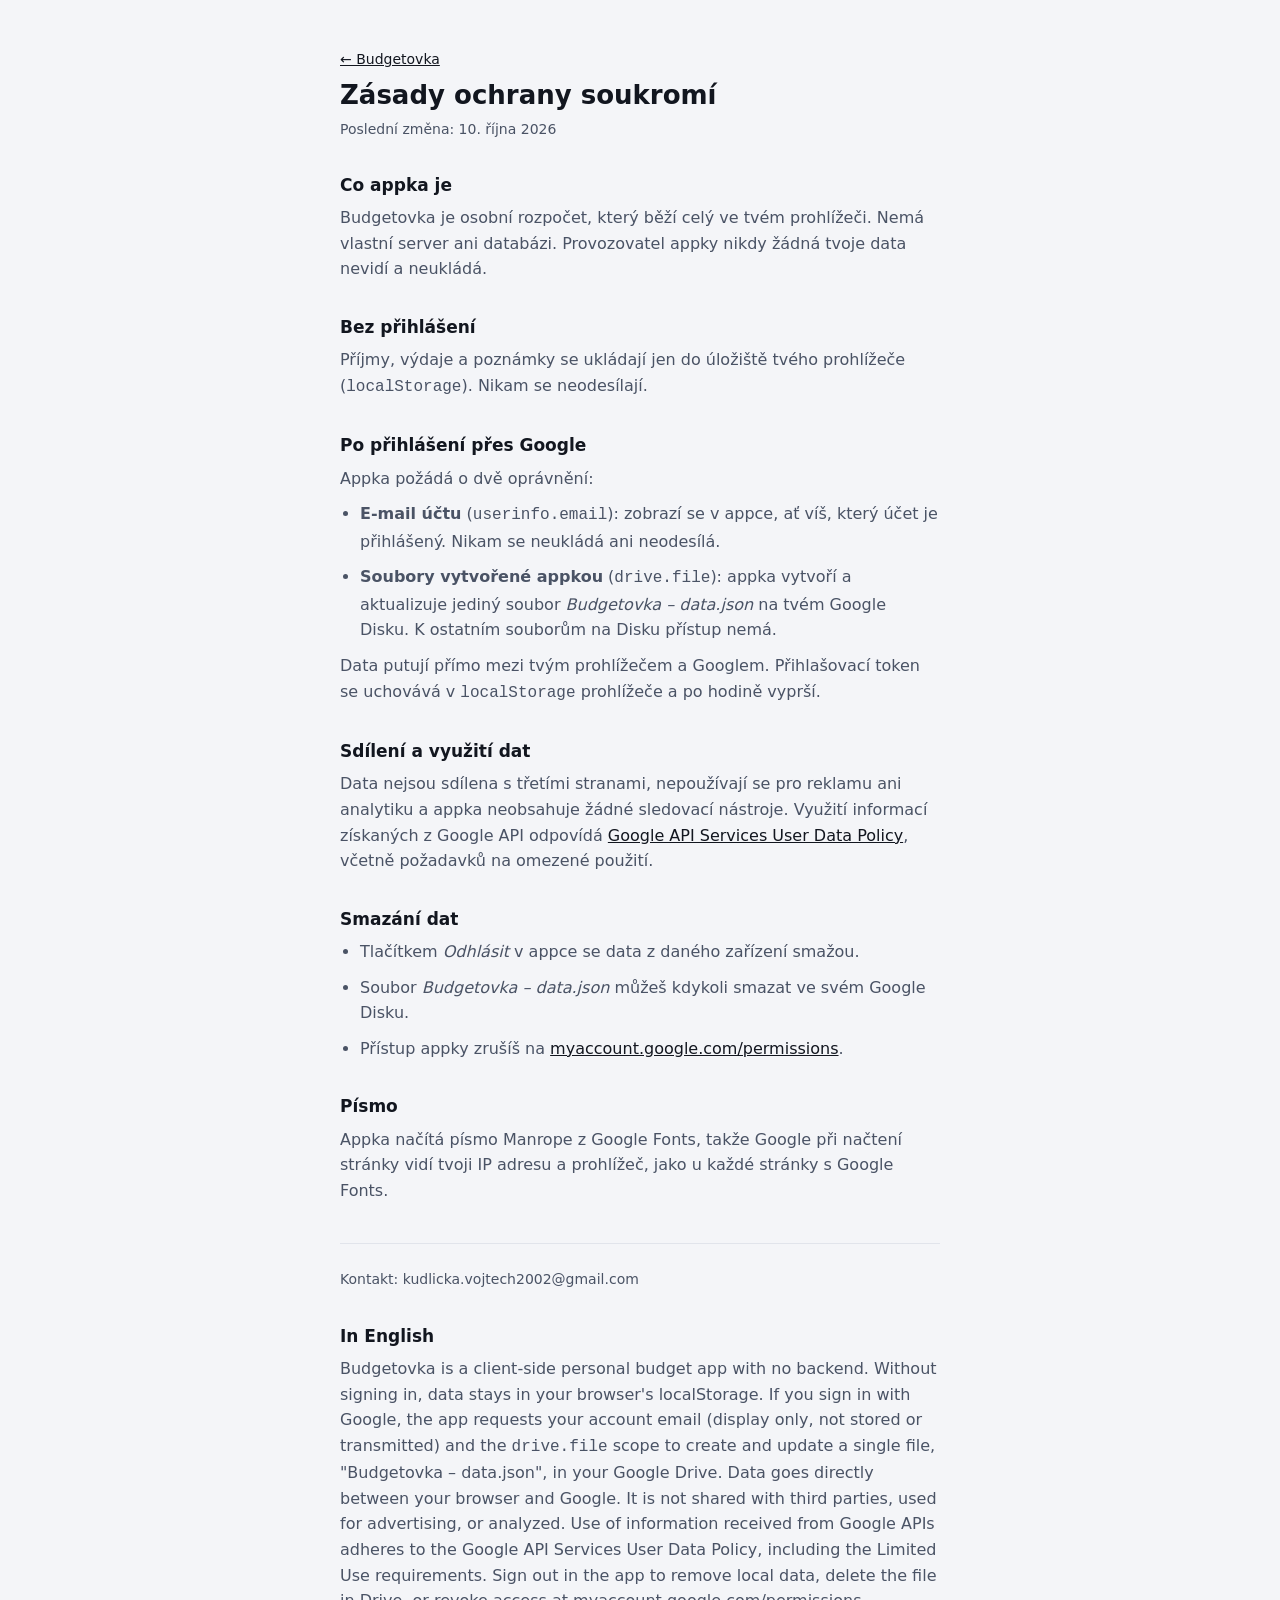
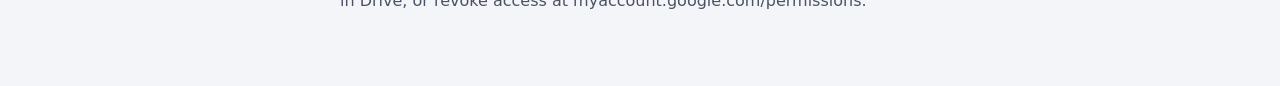
==== privacy.html @ 1ed7f166 "Zásady ochrany soukromí (vyžaduje je Google pro publikaci přihlášení) Co-Authored-By: Claude Sonnet " ====
<!doctype html>
<html lang="cs">
<head>
<meta charset="utf-8">
<meta name="viewport" content="width=device-width, initial-scale=1">
<title>Budgetovka: zásady ochrany soukromí</title>
<meta name="robots" content="noindex">
<style>
  :root { color-scheme: light dark; --bg:#F4F5F8; --ink:#12161F; --ink-2:#4A5365; --line:#E1E4EB; }
  @media (prefers-color-scheme: dark) { :root { --bg:#0C0F15; --ink:#EEF0F5; --ink-2:#B5BCC9; --line:#232A36; } }
  * { box-sizing: border-box; }
  body { margin: 0; background: var(--bg); color: var(--ink); font: 16px/1.6 system-ui, -apple-system, "Segoe UI", sans-serif; }
  main { max-width: 640px; margin: 0 auto; padding: 48px 20px 72px; }
  h1 { font-size: 26px; line-height: 1.2; margin: 0 0 6px; }
  h2 { font-size: 17px; margin: 32px 0 6px; }
  p, li { color: var(--ink-2); margin: 0 0 10px; }
  ul { padding-left: 20px; margin: 0 0 10px; }
  a { color: var(--ink); }
  hr { border: 0; border-top: 1px solid var(--line); margin: 40px 0 24px; }
  .meta { color: var(--ink-2); font-size: 14px; }
</style>
</head>
<body>
<main>
  <p class="meta"><a href="./">← Budgetovka</a></p>
  <h1>Zásady ochrany soukromí</h1>
  <p class="meta">Poslední změna: 10. října 2026</p>

  <h2>Co appka je</h2>
  <p>Budgetovka je osobní rozpočet, který běží celý ve tvém prohlížeči. Nemá vlastní server ani databázi. Provozovatel appky nikdy žádná tvoje data nevidí a neukládá.</p>

  <h2>Bez přihlášení</h2>
  <p>Příjmy, výdaje a poznámky se ukládají jen do úložiště tvého prohlížeče (<code>localStorage</code>). Nikam se neodesílají.</p>

  <h2>Po přihlášení přes Google</h2>
  <p>Appka požádá o dvě oprávnění:</p>
  <ul>
    <li><strong>E-mail účtu</strong> (<code>userinfo.email</code>): zobrazí se v appce, ať víš, který účet je přihlášený. Nikam se neukládá ani neodesílá.</li>
    <li><strong>Soubory vytvořené appkou</strong> (<code>drive.file</code>): appka vytvoří a aktualizuje jediný soubor <em>Budgetovka – data.json</em> na tvém Google Disku. K ostatním souborům na Disku přístup nemá.</li>
  </ul>
  <p>Data putují přímo mezi tvým prohlížečem a Googlem. Přihlašovací token se uchovává v <code>localStorage</code> prohlížeče a po hodině vyprší.</p>

  <h2>Sdílení a využití dat</h2>
  <p>Data nejsou sdílena s třetími stranami, nepoužívají se pro reklamu ani analytiku a appka neobsahuje žádné sledovací nástroje. Využití informací získaných z Google API odpovídá <a href="https://developers.google.com/terms/api-services-user-data-policy">Google API Services User Data Policy</a>, včetně požadavků na omezené použití.</p>

  <h2>Smazání dat</h2>
  <ul>
    <li>Tlačítkem <em>Odhlásit</em> v appce se data z daného zařízení smažou.</li>
    <li>Soubor <em>Budgetovka – data.json</em> můžeš kdykoli smazat ve svém Google Disku.</li>
    <li>Přístup appky zrušíš na <a href="https://myaccount.google.com/permissions">myaccount.google.com/permissions</a>.</li>
  </ul>

  <h2>Písmo</h2>
  <p>Appka načítá písmo Manrope z Google Fonts, takže Google při načtení stránky vidí tvoji IP adresu a prohlížeč, jako u každé stránky s Google Fonts.</p>

  <hr>
  <p class="meta">Kontakt: kudlicka.vojtech2002@gmail.com</p>

  <h2 lang="en">In English</h2>
  <p lang="en">Budgetovka is a client-side personal budget app with no backend. Without signing in, data stays in your browser's localStorage. If you sign in with Google, the app requests your account email (display only, not stored or transmitted) and the <code>drive.file</code> scope to create and update a single file, "Budgetovka – data.json", in your Google Drive. Data goes directly between your browser and Google. It is not shared with third parties, used for advertising, or analyzed. Use of information received from Google APIs adheres to the Google API Services User Data Policy, including the Limited Use requirements. Sign out in the app to remove local data, delete the file in Drive, or revoke access at myaccount.google.com/permissions.</p>
</main>
</body>
</html>
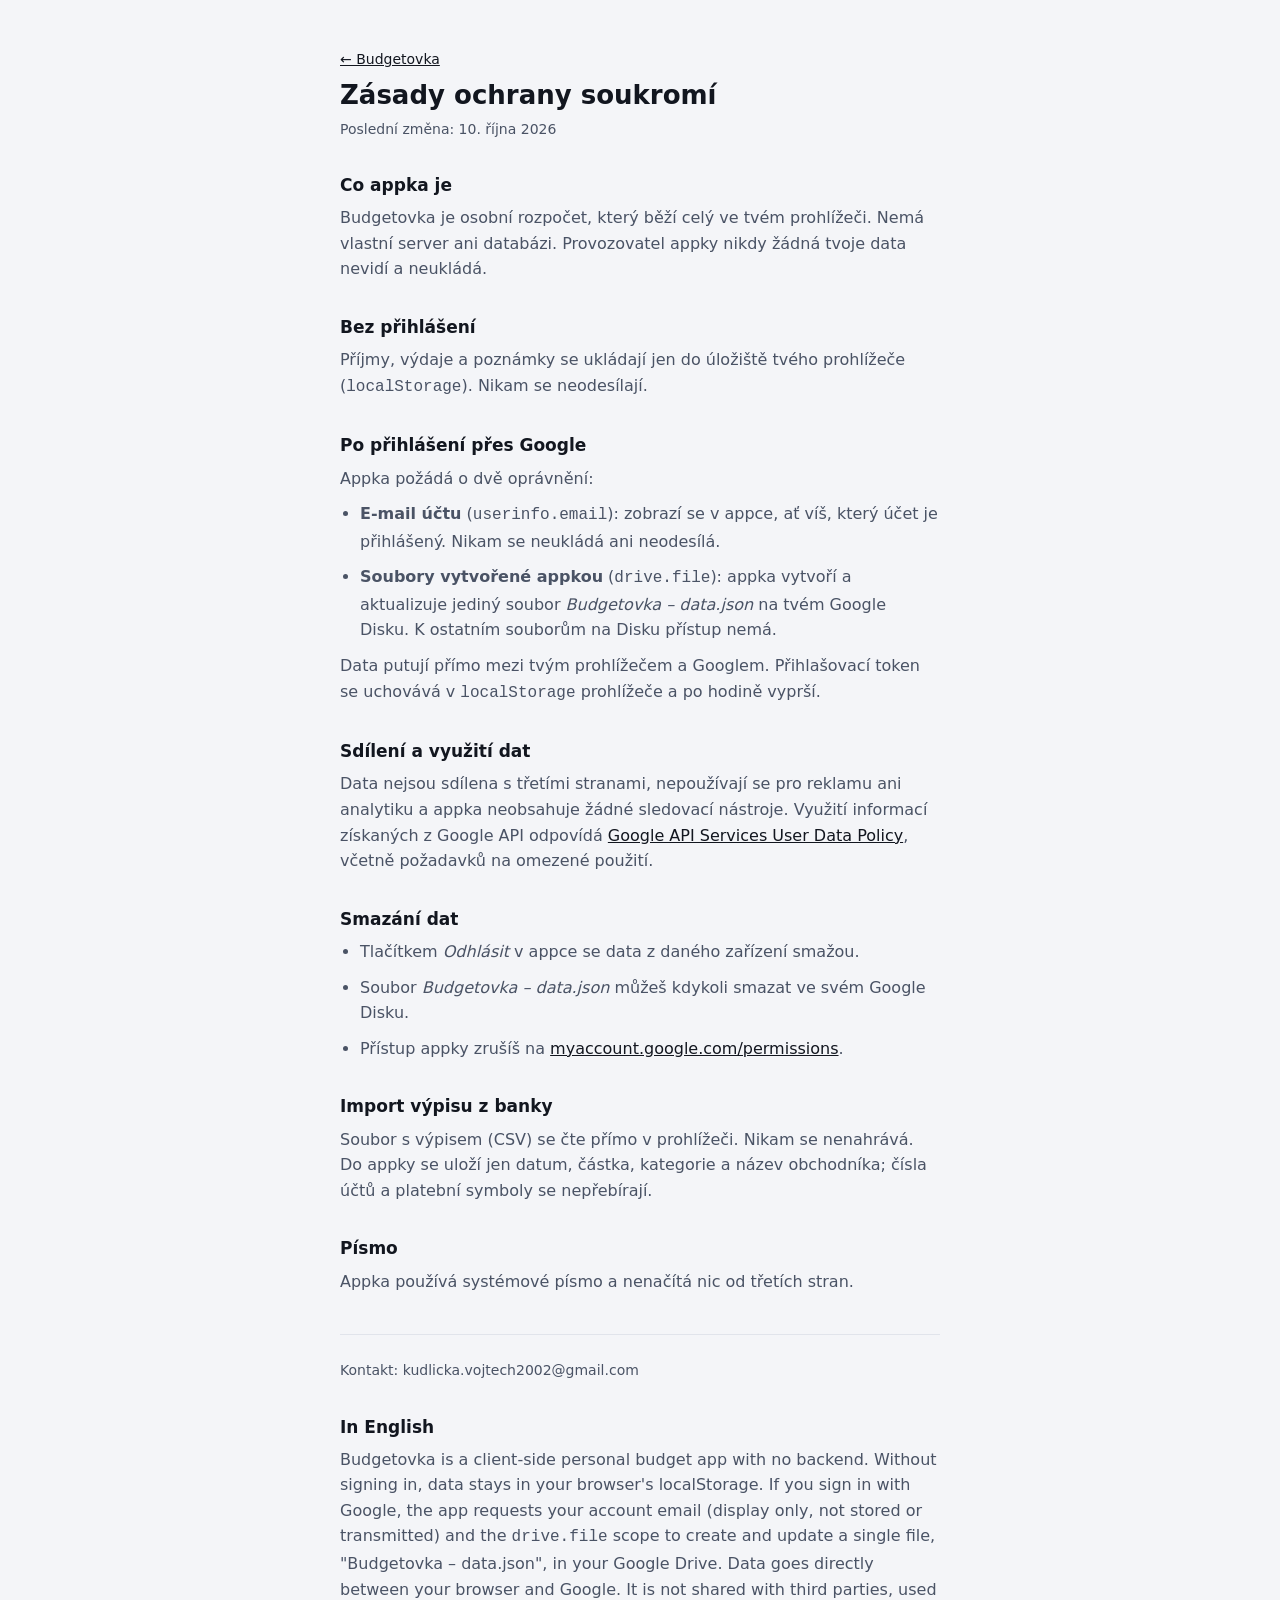
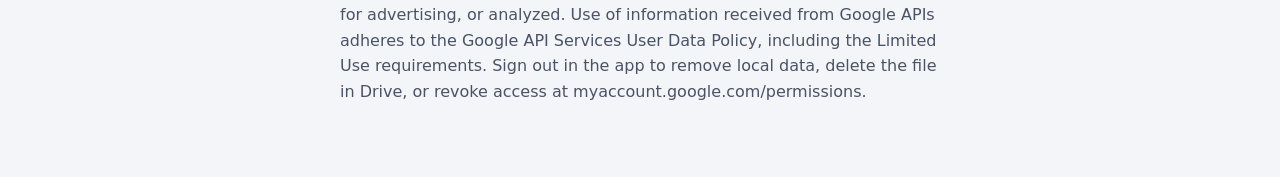
==== commit 64f42f94: "Budgetovka v2: pět záložek, import výpisu, pravidla, limity, pravidelné platby - nové záložky Přehle" ====
--- a/privacy.html
+++ b/privacy.html
@@ -50,8 +50,11 @@
     <li>Přístup appky zrušíš na <a href="https://myaccount.google.com/permissions">myaccount.google.com/permissions</a>.</li>
   </ul>
 
+  <h2>Import výpisu z banky</h2>
+  <p>Soubor s výpisem (CSV) se čte přímo v prohlížeči. Nikam se nenahrává. Do appky se uloží jen datum, částka, kategorie a název obchodníka; čísla účtů a platební symboly se nepřebírají.</p>
+
   <h2>Písmo</h2>
-  <p>Appka načítá písmo Manrope z Google Fonts, takže Google při načtení stránky vidí tvoji IP adresu a prohlížeč, jako u každé stránky s Google Fonts.</p>
+  <p>Appka používá systémové písmo a nenačítá nic od třetích stran.</p>
 
   <hr>
   <p class="meta">Kontakt: kudlicka.vojtech2002@gmail.com</p>
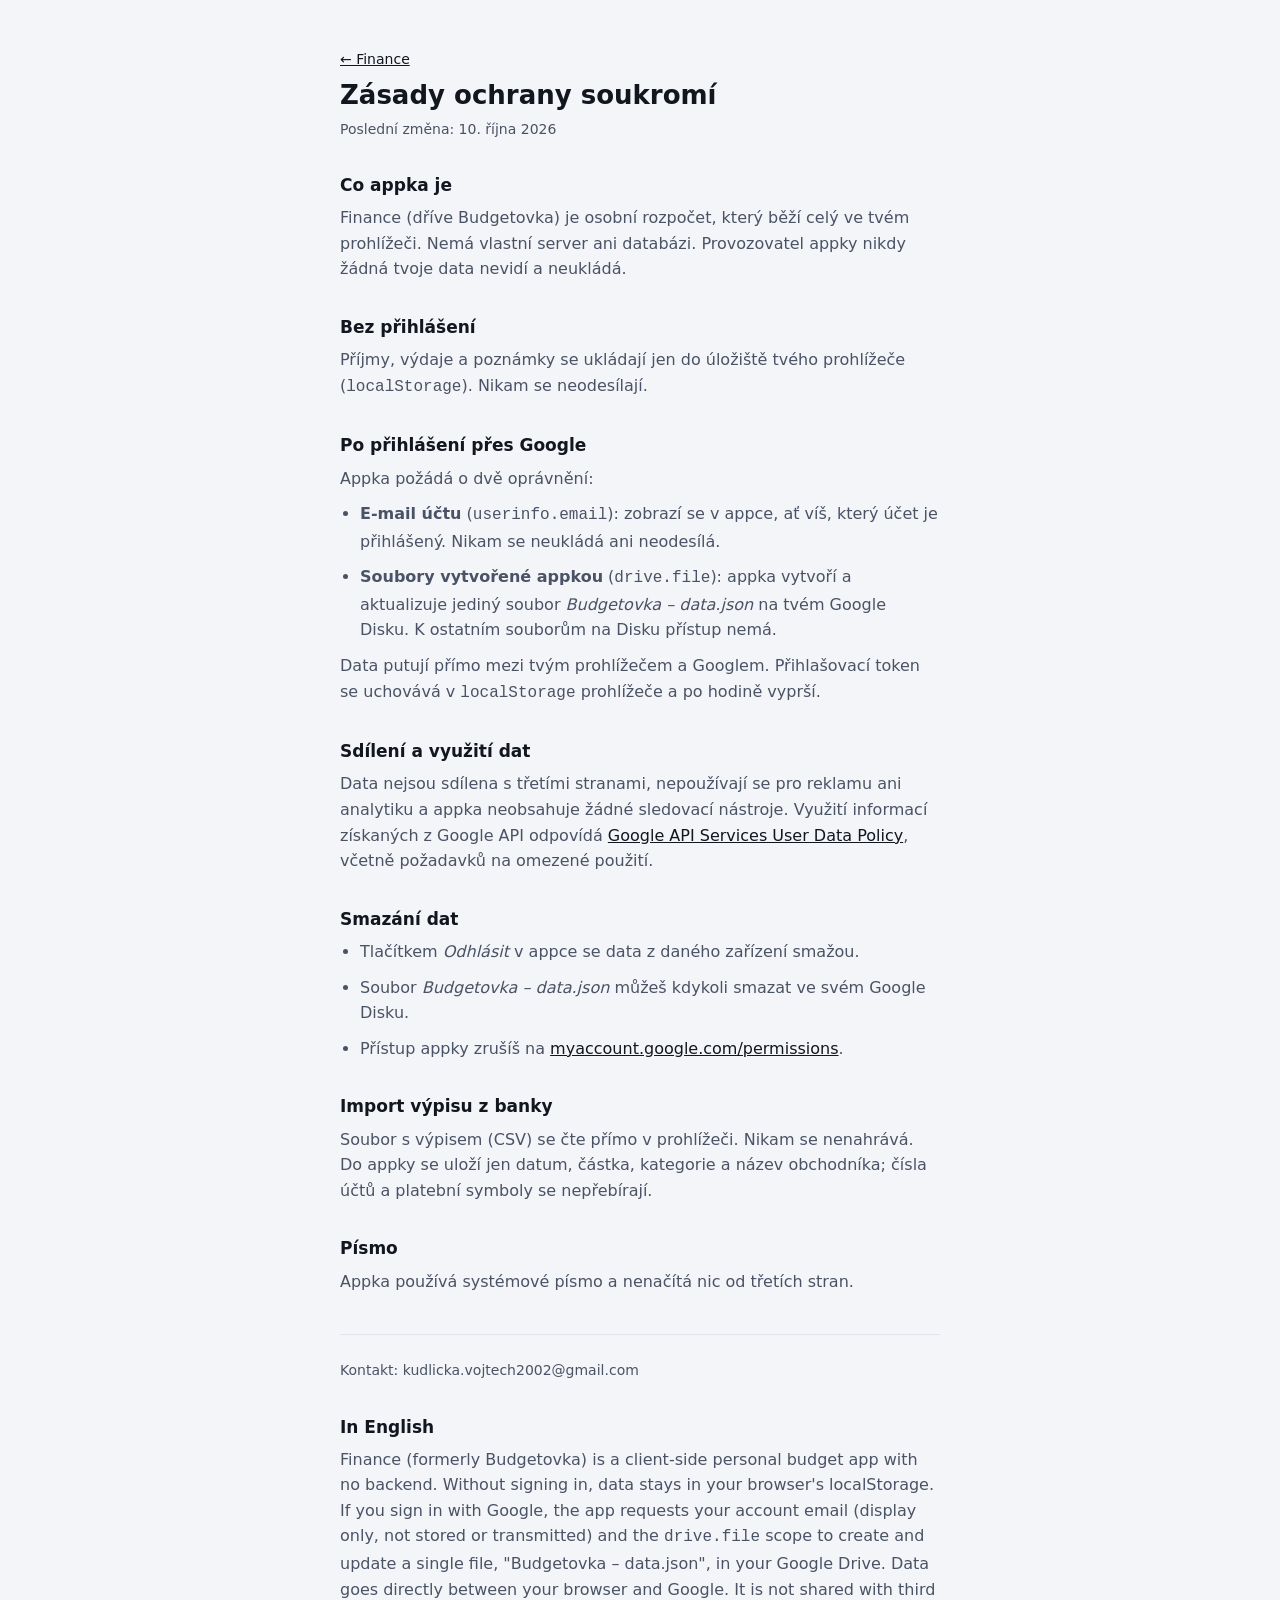
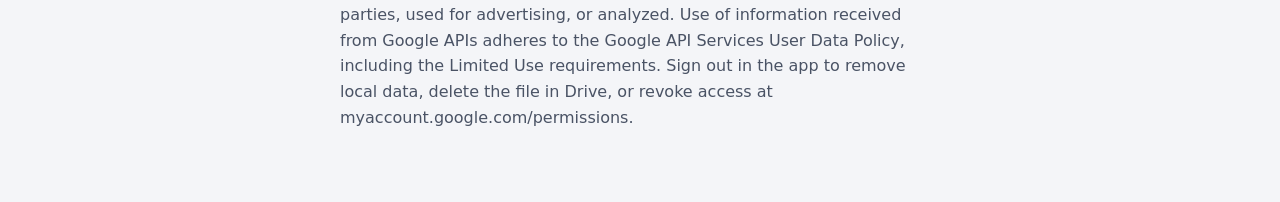
==== commit d8295808: "Finance: nový název a ikona, rozklikávací buňky v Trendech - appka se jmenuje Finance (titulek, mani" ====
--- a/privacy.html
+++ b/privacy.html
@@ -3,7 +3,7 @@
 <head>
 <meta charset="utf-8">
 <meta name="viewport" content="width=device-width, initial-scale=1">
-<title>Budgetovka: zásady ochrany soukromí</title>
+<title>Finance: zásady ochrany soukromí</title>
 <meta name="robots" content="noindex">
 <style>
   :root { color-scheme: light dark; --bg:#F4F5F8; --ink:#12161F; --ink-2:#4A5365; --line:#E1E4EB; }
@@ -22,12 +22,12 @@
 </head>
 <body>
 <main>
-  <p class="meta"><a href="./">← Budgetovka</a></p>
+  <p class="meta"><a href="./">← Finance</a></p>
   <h1>Zásady ochrany soukromí</h1>
   <p class="meta">Poslední změna: 10. října 2026</p>
 
   <h2>Co appka je</h2>
-  <p>Budgetovka je osobní rozpočet, který běží celý ve tvém prohlížeči. Nemá vlastní server ani databázi. Provozovatel appky nikdy žádná tvoje data nevidí a neukládá.</p>
+  <p>Finance (dříve Budgetovka) je osobní rozpočet, který běží celý ve tvém prohlížeči. Nemá vlastní server ani databázi. Provozovatel appky nikdy žádná tvoje data nevidí a neukládá.</p>
 
   <h2>Bez přihlášení</h2>
   <p>Příjmy, výdaje a poznámky se ukládají jen do úložiště tvého prohlížeče (<code>localStorage</code>). Nikam se neodesílají.</p>
@@ -60,7 +60,7 @@
   <p class="meta">Kontakt: kudlicka.vojtech2002@gmail.com</p>
 
   <h2 lang="en">In English</h2>
-  <p lang="en">Budgetovka is a client-side personal budget app with no backend. Without signing in, data stays in your browser's localStorage. If you sign in with Google, the app requests your account email (display only, not stored or transmitted) and the <code>drive.file</code> scope to create and update a single file, "Budgetovka – data.json", in your Google Drive. Data goes directly between your browser and Google. It is not shared with third parties, used for advertising, or analyzed. Use of information received from Google APIs adheres to the Google API Services User Data Policy, including the Limited Use requirements. Sign out in the app to remove local data, delete the file in Drive, or revoke access at myaccount.google.com/permissions.</p>
+  <p lang="en">Finance (formerly Budgetovka) is a client-side personal budget app with no backend. Without signing in, data stays in your browser's localStorage. If you sign in with Google, the app requests your account email (display only, not stored or transmitted) and the <code>drive.file</code> scope to create and update a single file, "Budgetovka – data.json", in your Google Drive. Data goes directly between your browser and Google. It is not shared with third parties, used for advertising, or analyzed. Use of information received from Google APIs adheres to the Google API Services User Data Policy, including the Limited Use requirements. Sign out in the app to remove local data, delete the file in Drive, or revoke access at myaccount.google.com/permissions.</p>
 </main>
 </body>
 </html>
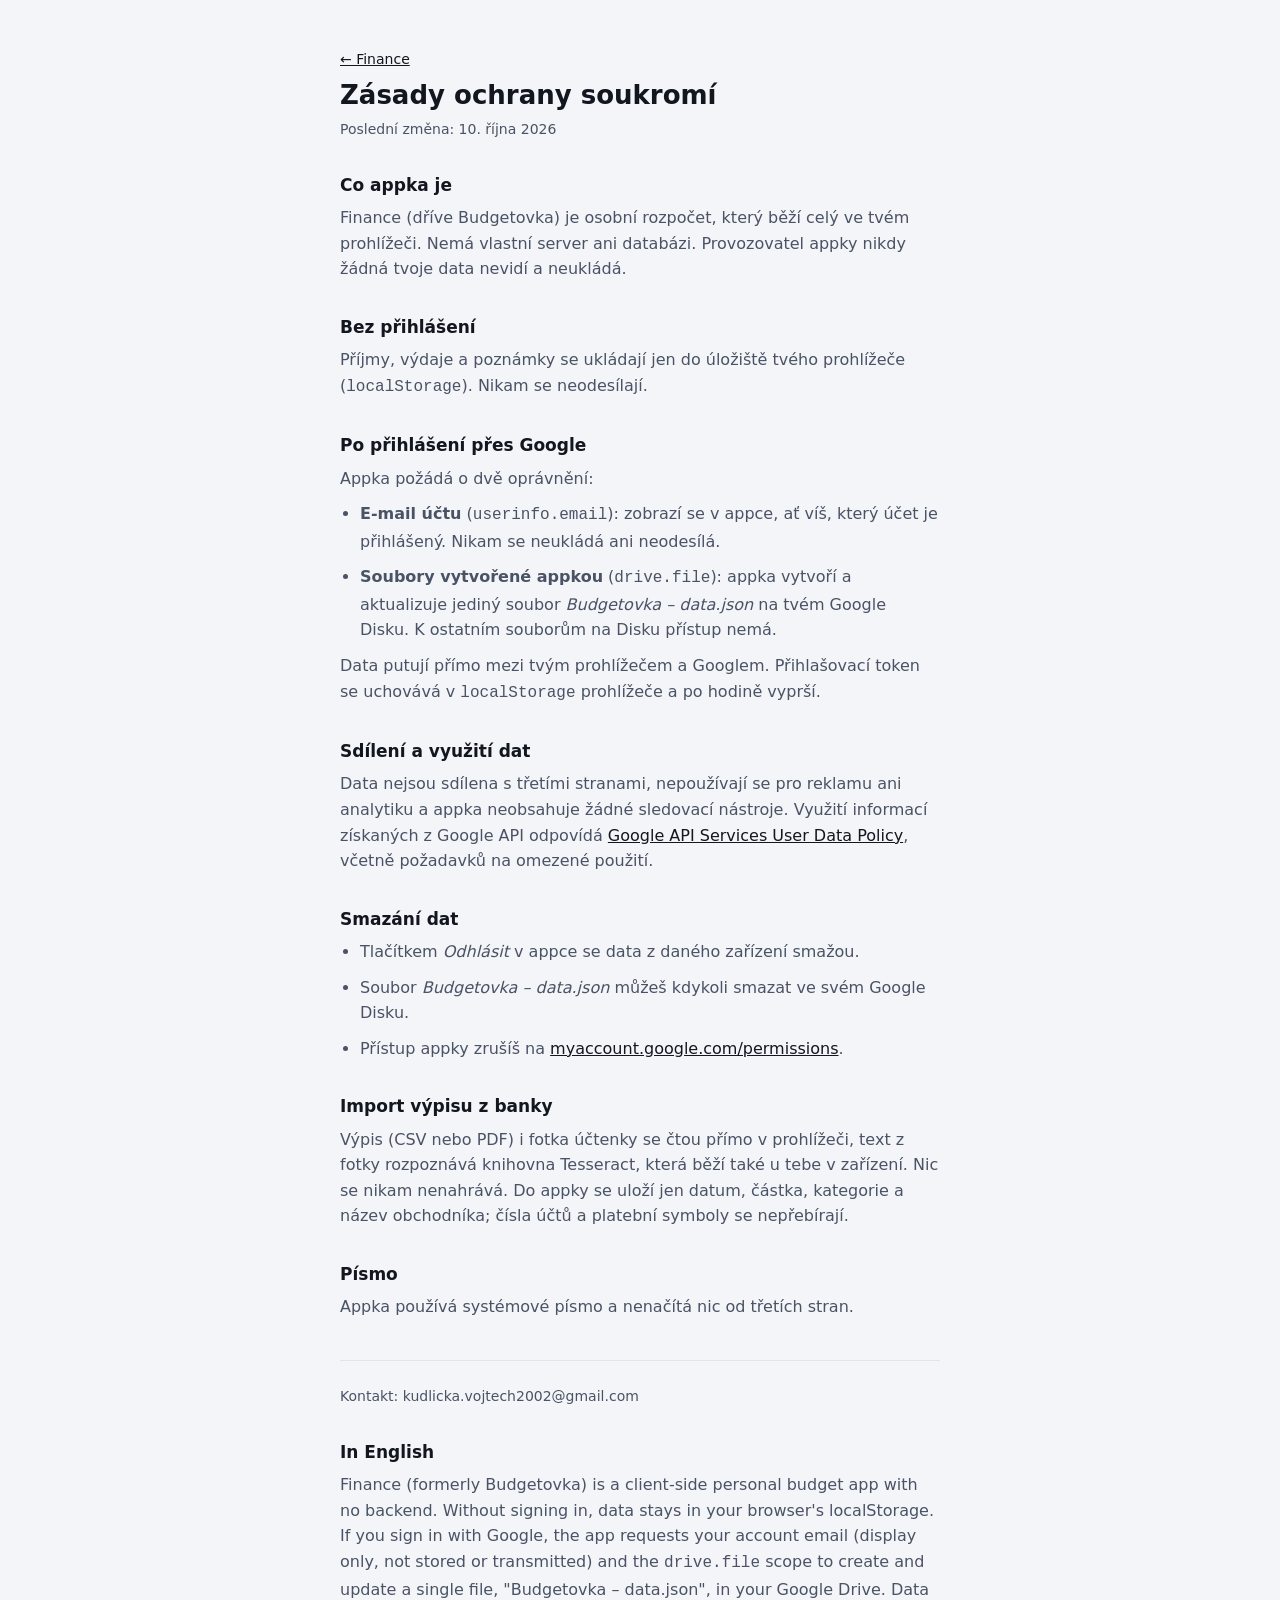
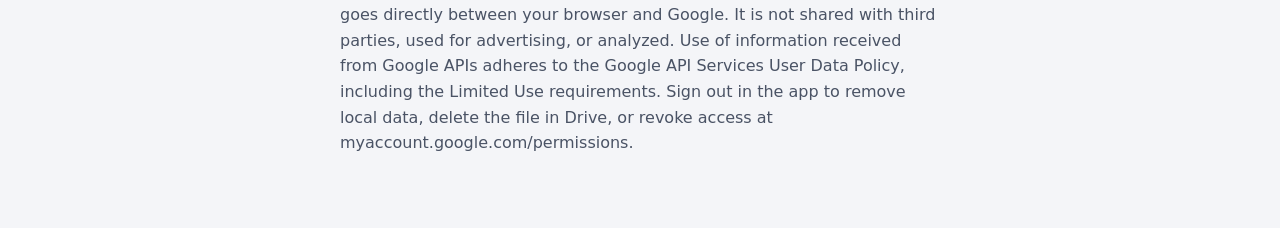
==== commit 088e6851: "Import PDF výpisů a fotek (účtenky, výpisy) přímo v prohlížeči - PDF: výpis KB se přečte přesně (kon" ====
--- a/privacy.html
+++ b/privacy.html
@@ -51,7 +51,7 @@
   </ul>
 
   <h2>Import výpisu z banky</h2>
-  <p>Soubor s výpisem (CSV) se čte přímo v prohlížeči. Nikam se nenahrává. Do appky se uloží jen datum, částka, kategorie a název obchodníka; čísla účtů a platební symboly se nepřebírají.</p>
+  <p>Výpis (CSV nebo PDF) i fotka účtenky se čtou přímo v prohlížeči, text z fotky rozpoznává knihovna Tesseract, která běží také u tebe v zařízení. Nic se nikam nenahrává. Do appky se uloží jen datum, částka, kategorie a název obchodníka; čísla účtů a platební symboly se nepřebírají.</p>
 
   <h2>Písmo</h2>
   <p>Appka používá systémové písmo a nenačítá nic od třetích stran.</p>
